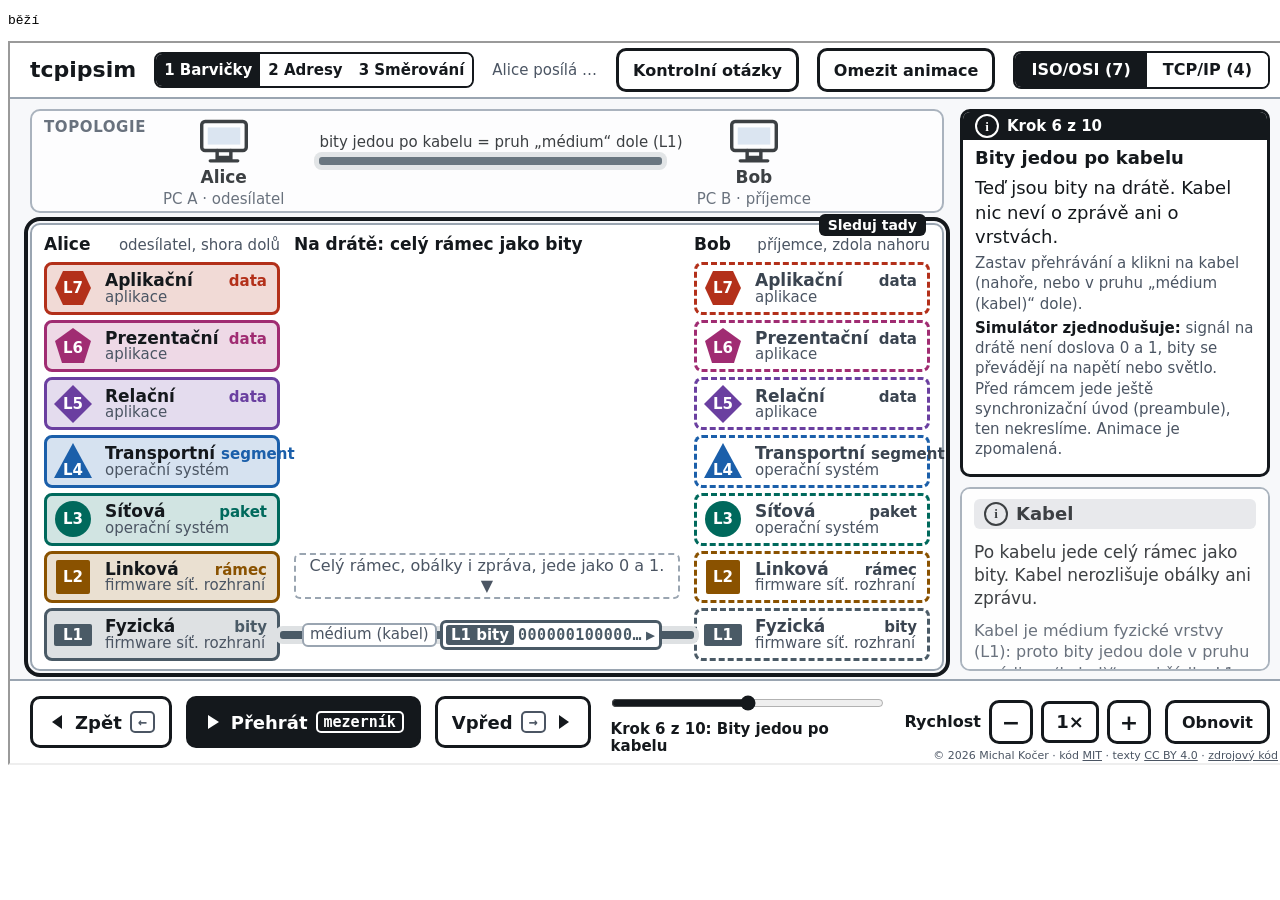
==== tests/browser/interact.html @ 39b3f922 "Ruční volba příjemce platí jen v daném kroku (po kliknutí na Cyrila se dál nerozbaluje u něj); odkaz" ====
<!doctype html>
<meta charset="utf-8">
<title>tcpipsim: test ovládání v prohlížeči</title>
<!-- Spouští tests/run_all.sh (headless Chromium, --dump-dom). Načte simulátor v iframe,
     projde ovládání a výsledek zapíše do #result (data-result="OK" | "FAIL"). -->
<pre id="result" data-result="RUNNING">běží</pre>
<iframe id="f" src="../../index.html#k=8b&m=tcpip" width="1280" height="720"></iframe>
<script>
const log = [];
let failed = 0;
const check = (ok, what) => { log.push(`${ok ? 'ok  ' : 'FAIL'} ${what}`); if (!ok) failed++; };
const wait = (ms) => new Promise((r) => setTimeout(r, ms));
const f = document.getElementById('f');
// „U“ (rozhodnutí 38): spodní hrana bloku ve středu = spodní hrana aktivní vrstvy (±8 px)
const rect = (el) => el?.getBoundingClientRect();
function liftCheck(d, what) {
  const fl = rect(d.querySelector('#nest .float'));
  const act = rect(d.querySelector('.stack .row.active'));
  const l1 = rect(d.querySelector('#stack-sender .row:last-child'));
  check(fl && act && Math.abs(fl.bottom - act.bottom) <= 8 && fl.bottom <= l1.top + 2,
    `${what}: blok končí u aktivní vrstvy (blok ${Math.round(fl?.bottom)}, vrstva ${Math.round(act?.bottom)}, L1 od ${Math.round(l1?.top)})`);
}

// Odkazové čipy (rozhodnutí 56c): v krocích `ks` je aspoň jeden čip, každý má aria-label, najetí
// zvýrazní cíl a cíl existuje (pole rentgenu se po kliku vybere, terminál se otevře).
async function chipCheck(fr, lvl, ks) {
  for (const k of ks) {
    fr.contentWindow.location.hash = `#u=${lvl}&k=${k}&m=osi`;
    await wait(200);
    const d = fr.contentDocument, w = fr.contentWindow;
    const n = d.querySelectorAll('#explain .tchip').length;
    check(n > 0, `úroveň ${lvl}, krok ${k}: v textu je odkazový čip (${n})`);
    for (let i = 0; i < n; i++) {
      const c = d.querySelectorAll('#explain .tchip')[i];
      const kind = c.dataset.chip, t = c.dataset.chipTarget, what = `úroveň ${lvl}, krok ${k}, čip ${kind}:${t}`;
      check(c.getAttribute('aria-label')?.length > 3 && c.textContent.trim().startsWith('→'), `${what}: „→ …“ s aria-label`);
      c.dispatchEvent(new w.MouseEvent('mouseover', { bubbles: true }));
      check(d.querySelectorAll('.chip-hl').length > 0, `${what}: najetí zvýrazní cíl`);
      c.dispatchEvent(new w.MouseEvent('mouseout', { bubbles: true }));
      check(!d.querySelector('.chip-hl'), `${what}: odjetí zvýraznění zruší`);
      if (kind === 'rentgen' && /^[a-z]+\.[a-z_]+$/.test(t)) {
        c.click();
        check(d.querySelector(`#info tr.selected[data-field="${t}"]`), `${what}: klik vybere pole v rentgenu`);
      } else if (kind === 'rentgen') {
        check(d.querySelector(`#info [data-target="${t}"]`), `${what}: karta v pravém panelu existuje`);
      } else if (kind === 'topo') {
        check(d.querySelector(`.left .topo [data-target="${t}"], .left .topo [data-node="${t}"]`), `${what}: prvek topologie existuje`);
      } else {
        c.click();
        check(!d.getElementById('termwin').hidden, `${what}: klik otevře terminál`);
        d.getElementById('term-input')?.dispatchEvent(new w.KeyboardEvent('keydown', { key: 'Escape', bubbles: true }));
      }
    }
  }
}

// 720p: popisky se nepřekrývají (štítek uzlu × štítek sítě, ARP × brána, karty PC, řádek L4,
// role sloupce × „Teď Bob“ a její zkrácení). Měří getBoundingClientRect, iframe je 1280×720.
const overlap = (a, b) => { const x = rect(a), y = rect(b); return Math.min(x.right, y.right) - Math.max(x.left, y.left) > 1 && Math.min(x.bottom, y.bottom) - Math.max(x.top, y.top) > 1; };
function layoutCheck(d, what) {
  const bad = [];
  for (const p of d.querySelectorAll('.pc3 > .pill')) for (const nl of d.querySelectorAll('.netlab')) if (overlap(p, nl)) bad.push(`štítek „${p.textContent}“ × síť`);
  for (const c of d.querySelectorAll('.pc3')) {
    const a = c.querySelector('.arp3 .al'), g = c.querySelector('.gw');
    if (a && g && overlap(a, g)) bad.push(`ARP × brána (${c.className})`);
  }
  const cards = [...d.querySelectorAll('.pc3')], lg = d.querySelector('.t3 + .legend');
  cards.forEach((a, i) => { cards.slice(i + 1).forEach((b) => { if (overlap(a, b)) bad.push('karty PC se překrývají'); }); if (lg && overlap(a, lg)) bad.push('karta PC × legenda'); });
  for (const row of d.querySelectorAll('.row[data-layer="L4"], .row[data-layer="transport"]')) {
    const nm = row.querySelector('.l1 > span'), pdu = row.querySelector('.pdu'), sk = row.querySelector('.skipmark');
    if (nm && pdu && rect(pdu).width && (overlap(nm, pdu) || rect(pdu).bottom > rect(row).bottom + 1)) bad.push('řádek L4: název × PDU / přetéká');
    if (sk && rect(sk).width && [nm, pdu].some((x) => x && rect(x).width && overlap(x, sk))) bad.push('řádek L4: „bez portů“ × název');
  }
  for (const id of ['sender-role', 'receiver-role']) {
    const r = d.getElementById(id);
    if (r.scrollWidth > r.clientWidth + 1) bad.push(`${id} zkrácená (${r.scrollWidth} > ${r.clientWidth})`);
  }
  const now = d.getElementById('receiver-now');
  if (now && !now.hidden && overlap(d.getElementById('receiver-role'), now)) bad.push('role × Teď Bob');
  check(!bad.length, `${what} (1280×720): popisky bez překryvů${bad.length ? `: ${bad.join('; ')}` : ''}`);
}

f.onload = async () => {
  f.onload = null;     // přepnutí úrovně iframe načte znovu, test běží jen jednou
  try {
    await wait(300);
    const d = f.contentDocument, w = f.contentWindow, root = d.documentElement;
    const $ = (s) => d.querySelector(s);
    const key = (k, target = d.body) => target.dispatchEvent(new w.KeyboardEvent('keydown', { key: k, bubbles: true }));
    const label = () => $('#prog-label').textContent;
    const playText = () => $('#btn-play').textContent;
    const infoTitle = () => $('#info h3')?.textContent ?? '';

    check(root.dataset.step === '9' && root.dataset.model === 'tcpip', `adresa #k=8b&m=tcpip otevře krok 8b v TCP/IP (${label()})`);
    check(label().startsWith('Krok 8b z 10'), 'popisek kroku 8b');
    check($('#term').hidden, 'terminál je na úrovni 1 skrytý');
    check(infoTitle() === 'Detail', `prázdný panel se jmenuje Detail (${infoTitle()})`);

    // kritický nález: vrstva v panelu + přepnutí modelu
    $('#stack-sender [data-layer="transport"]').click();
    check(infoTitle().startsWith('Co dělá L4'), `klik na vrstvu (${infoTitle()})`);
    key('t');
    check(root.dataset.model === 'osi' && infoTitle().startsWith('Co dělá L4'), `T přepne model a panel zůstane (${infoTitle()})`);
    $('#stack-sender [data-layer="L6"]').click();
    key('t');
    check(infoTitle().startsWith('Co dělá L5-7'), `L6 -> aplikační vrstva TCP/IP (${infoTitle()})`);
    check(!root.dataset.errors, 'bez chyby po přepnutí modelu');

    // obálka: tlačítko je štítek
    check(!d.querySelector('#nest [role="button"]'), 'žádné role=button v obálkách');
    $('#nest button.lab[data-env="udp"]').click();
    check(infoTitle().startsWith('Obálka'), `klik na štítek obálky (${infoTitle()})`);

    // adresa se aktualizuje při krokování
    key('ArrowRight');
    await wait(50);
    check(w.location.hash === '#k=8c&m=tcpip', `krok vpřed přepíše adresu (${w.location.hash})`);
    w.location.hash = '#k=4&m=osi';
    await wait(200);
    check(root.dataset.step === '4' && root.dataset.model === 'osi', `změna adresy (hashchange) přepne krok i model (${label()})`);
    check(label().includes('Obálka linkové vrstvy'), `titul kroku 4 v ISO/OSI (${label()})`);
    liftCheck(d, 'úroveň 1, krok 4 (L2 Alice)');
    w.location.hash = '#k=8b&m=osi';
    await wait(200);
    liftCheck(d, 'úroveň 1, krok 8b (L3 Bob)');
    w.location.hash = '#k=6&m=osi';
    await wait(200);
    {
      const rib = rect(d.querySelector('#medium .mrow.on .ribbon'));
      const l1s = rect(d.querySelector('#stack-sender .row:last-child')), l1r = rect(d.querySelector('#stack-receiver .row:last-child'));
      check(rib && rib.top >= l1s.top - 2 && rib.bottom <= l1s.bottom + 2 && rib.left >= l1s.right - 2 && rib.right <= l1r.left + 2,
        `úroveň 1, krok 6: bity jedou v pruhu média mezi řádky L1 (bity ${[rib?.left, rib?.right, rib?.top, rib?.bottom].map(Math.round)}, L1 ${[l1s.right, l1r.left, l1s.top, l1s.bottom].map(Math.round)})`);
      check(d.querySelector('#wire.act') && d.querySelector('#wire-cap').textContent.includes('L1'), 'kabel v topologii zvýrazněný s odkazem na L1');
      // kontrola 38, M4: klik na kabel nahoře i na kabel v pruhu dole otevře stejný detail „Kabel“
      $('#wire').click();
      await wait(50);
      const top = infoTitle() === 'Kabel' ? $('#info').innerHTML : null;
      $('#stack-sender .row:last-child').click();
      await wait(50);
      check(infoTitle() !== 'Kabel', `mezitím jiný detail (${infoTitle()})`);
      const cab = rect(d.querySelector('#medium .mrow .cable'));
      let hit = null;
      for (let x = cab.left + 4; x < cab.right - 4 && !hit; x += 6) {
        const el = d.elementFromPoint(x, cab.top + cab.height / 2);
        if (el?.matches?.('.cable.hit')) hit = el;
      }
      hit?.dispatchEvent(new w.MouseEvent('click', { bubbles: true }));
      await wait(50);
      check(top && hit && infoTitle() === 'Kabel' && $('#info').innerHTML === top,
        `klik na kabel nahoře i v pruhu dole otevře stejný detail (nahoře ${Boolean(top)}, v pruhu ${Boolean(hit)}, panel ${infoTitle()})`);
    }
    w.location.hash = '#k=4&m=osi';
    await wait(200);

    // posuvník: šipky projdou i 8a-8c (hodnota = pořadí kroku)
    const sl = $('#slider');
    check(sl.max === '12', `posuvník má 13 poloh (max ${sl.max})`);
    sl.value = '10'; sl.dispatchEvent(new w.Event('input', { bubbles: true }));
    check(label().startsWith('Krok 8c'), `posuvník na 8c (${label()})`);

    // mezerník na zaměřeném tlačítku nepřehrává
    const row = $('#stack-sender .row');
    row.focus();
    key(' ', row);
    check(playText().includes('Přehrát'), 'mezerník na tlačítku vrstvy nespustí přehrávání');
    key(' ');
    check(playText().includes('Pauza'), 'mezerník mimo tlačítko spustí přehrávání');
    key(' ');
    check(playText().includes('Přehrát') && d.body.classList.contains('frozen'), 'pauza zmrazí animaci');
    key(' ');
    $('#btn-questions').click();
    check($('#questions').open && playText().includes('Přehrát'), 'otevření otázek přehrávání zastaví');
    $('#questions').close();

    // omezit animace
    $('#btn-motion').click();
    check(d.body.classList.contains('reduce-motion') && $('#btn-motion').getAttribute('aria-pressed') === 'true', 'přepínač Omezit animace');
    $('#btn-motion').click();

    check(!root.dataset.errors, `stránka bez chyb (${root.dataset.lastError ?? ''})`);
    check(d.title === 'tcpipsim: Úroveň 1 Barvičky', `title úrovně 1 (${d.title})`);
    check($('.lvlseg [data-level="1"]').getAttribute('aria-pressed') === 'true', 'výběr úrovně ukazuje 1');

    // ---- úroveň 2: přepnutí výběrem v záhlaví (stránka se načte znovu) ----
    const loaded = () => new Promise((r) => f.addEventListener('load', r, { once: true }));
    let wait2 = loaded();
    $('.lvlseg [data-level="2"]').click();
    await wait2; await wait(300);
    let d2 = f.contentDocument, w2 = f.contentWindow, r2 = d2.documentElement;
    check(r2.dataset.level === '2' && r2.dataset.core === 'ok', `výběr úrovně 2 načte úroveň 2 (${w2.location.hash})`);
    check(d2.title === 'tcpipsim: Úroveň 2 Adresy', `title úrovně 2 (${d2.title})`);
    wait2 = loaded();
    w2.location.hash = '#u=2&k=11&m=osi';
    await Promise.race([wait2, wait(400)]); await wait(200);
    d2 = f.contentDocument; w2 = f.contentWindow; r2 = d2.documentElement;
    const q = (s) => d2.querySelector(s);
    const lab2 = () => q('#prog-label').textContent;
    const key2 = (k, t = d2.body) => t.dispatchEvent(new w2.KeyboardEvent('keydown', { key: k, bubbles: true }));
    check(lab2().startsWith('Krok 11 z 18'), `adresa #u=2&k=11 (${lab2()})`);
    {
      // rámec ve switchi sedí na věžičce switche, jejíž řádek L2 svítí
      const fl = rect(q('#nest .float')), tw = rect(q('#medium .tower.switch'));
      check(fl && tw && fl.bottom <= tw.top + 2 && tw.top - fl.bottom < 20 && q('#medium .tower .tcell.active b')?.textContent === 'L2',
        `úroveň 2, krok 11: rámec nad switchem v L2 (blok ${Math.round(fl?.bottom)}, switch od ${Math.round(tw?.top)})`);
      check(!q('#medium .ribbon'), 'krok tipu: v pruhu média žádné bity');
    }
    check(q('.mact tbody').querySelectorAll('tr.new').length === 1, 'nový řádek MAC tabulky v kroku 11');
    check(q('#explain h3').textContent.startsWith('Ptám se tebe: '), `nadpis tipu (${q('#explain h3').textContent})`);
    check(!q('.port.out') && !q('.pill.received') && !q('.pill.dropped'), 'krok tipu nic neprozrazuje');
    check(!q('#termwin') || q('#termwin').hidden, 'terminál je zavřený');
    {
      // rozhodnutí 56: ohnisko tipu = žlutá karta s rámečkem a štítkem, ostatní panely ztlumené (ne pod 0.8)
      const ex = q('#explain'), cs = w2.getComputedStyle(ex);
      check(r2.dataset.stepFocus === 'tip' && ex.hasAttribute('data-focus') && ex.classList.contains('tip'), `krok tipu: ohnisko tip (${r2.dataset.stepFocus})`);
      check(cs.backgroundColor === 'rgb(255, 226, 138)' && parseFloat(cs.outlineWidth) >= 4, `karta tipu žlutá s rámečkem (${cs.backgroundColor}, ${cs.outlineWidth})`);
      check(w2.getComputedStyle(q('#explain > .stepno'), '::after').content.includes('Sleduj tady'), 'štítek Sleduj tady v záhlaví tipu');
      check(q('#explain > .stepno').getBoundingClientRect().height <= 34, `záhlaví karty na jeden řádek (${Math.round(q('#explain > .stepno').getBoundingClientRect().height)} px)`);
      const op = +w2.getComputedStyle(q('.left .topo')).opacity;
      check(op >= 0.8 && op < 1 && +w2.getComputedStyle(q('#info')).opacity < 1, `ostatní panely mírně ztlumené (${op})`);
      check(ex.scrollWidth <= ex.clientWidth + 1, 'karta tipu nepřetéká do šířky');
    }
    // předpověď: klik na port, Potvrdit tip, vyhodnocení
    q('.port[data-pick="Fa0/2"]').click();
    check(q('.port[data-pick="Fa0/2"]').getAttribute('aria-pressed') === 'true', 'klik na port = tip');
    check(q('#fwd-label').textContent === 'Potvrdit tip', `Vpřed se jmenuje Potvrdit tip (${q('#fwd-label').textContent})`);
    q('#btn-fwd').click();
    await wait(50);
    check(lab2().startsWith('Krok 12'), `potvrzení tipu = krok 12 (${lab2()})`);
    check([...d2.querySelectorAll('.evalline')].some((x) => x.textContent.includes('Tvůj tip: Fa0/2. Skutečnost: Fa0/2 i Fa0/3. Nesedí: Bobovu MAC')), 'vyhodnocení tipu s důvodem');
    check(q('.port.tip.out')?.textContent.includes('Fa0/2'), 'krok vyhodnocení: port s tipem má štítek tip');
    check(w2.location.hash === '#u=2&k=12&m=osi', `adresa nese úroveň (${w2.location.hash})`);
    // krok vzad vrátí tabulku
    key2('ArrowLeft'); key2('ArrowLeft');
    check(q('.mact tbody tr.empty') !== null, `krok 10: prázdná MAC tabulka (${lab2()})`);
    key2('ArrowRight'); key2('ArrowRight');
    const mt13 = q('.mact tbody').querySelectorAll('tr').length;
    // přehrávání se na tipu zastaví (krok 13 = tip, rozhodnutí 31)
    key2(' ');
    await wait(4600);
    check(lab2().startsWith('Krok 13') && q('#btn-play').textContent.includes('Přehrát'), `přehrávání zastavilo na tipu (${lab2()})`);
    // „U“ na úrovni 2: rámec u L2 Alice, paket u L3 Boba, bity v úseku za hubem nezasahují do L1 Boba
    for (const [hash, what] of [['#u=2&k=4&m=osi', 'krok 4 (L2 Alice)'], ['#u=2&k=8b&m=osi', 'krok 8b (L3 Bob)']]) {
      w2.location.hash = hash;
      await wait(200);
      liftCheck(d2, `úroveň 2, ${what}`);
    }
    w2.location.hash = '#u=2&k=6&m=osi';
    await wait(200);
    {
      const rib = rect(q('#medium .ribbon')), l1r = rect(q('#stack-receiver .row:last-child')), tw = rect(q('#medium .tower.hub'));
      check(rib && tw && rib.left >= tw.right - 2 && rib.right <= l1r.left + 2, `úroveň 2, krok 6: bity za hubem se vejdou před L1 Boba (${Math.round(rib?.right)} ≤ ${Math.round(l1r?.left)})`);
    }
    // dvojice ve výtahu: klik na Cyrila (krok 7, rámec u příjemců)
    w2.location.hash = '#u=2&k=7&m=osi';
    await wait(200);
    q('.pcbtn[data-node="PC3"]').click();
    check(q('#receiver-name').textContent === 'Cyril', 'klik na Cyrila přepne příjemce ve výtahu');
    check(q('.pc.slot-rbot').classList.contains('pair'), 'Cyril má dvojitý obrys');
    // ruční volba příjemce platí jen v kroku, kde se kliklo (Michal: po kliknutí na Cyrila se dál „rozbalovalo“ u Cyrila)
    q('#btn-fwd').click();
    await wait(200);
    check(q('#receiver-name').textContent === 'Bob', `krok 8 po kliknutí na Cyrila v kroku 7 ukazuje Boba (${q('#receiver-name').textContent})`);
    w2.location.hash = '#u=2&k=7&m=osi';
    await wait(200);
    q('.pcbtn[data-node="PC3"]').click();
    // rentgen: buňka štítku a klávesy čísel polí (i dvouciferné, i při zaměřeném posuvníku)
    q('#nest .acell[data-field="eth.src"]')?.click();
    check(q('#info tr.selected')?.dataset.field === 'eth.src', 'klik na buňku štítku vybere pole v rentgenu');
    check(q('#nest .acell.selected')?.dataset.field === 'eth.src', 'buňka štítku má obrys vybraného pole');
    key2('1');
    check(q('#info tr.selected')?.dataset.field === 'eth.dst', 'klávesa 1 = pole 1');
    const sl2 = q('#slider');
    sl2.focus();
    key2('r', sl2);
    check(q('#info .xtab.on')?.dataset.xtab === 'ipv4', 'R přepne záložku rentgenu i na zaměřeném posuvníku');
    key2('1', sl2); key2('2', sl2);
    check(q('#info tr.selected')?.dataset.field === 'ip.src', `klávesy 1 a 2 = pole 12 (${q('#info tr.selected')?.dataset.field})`);
    const row4 = q('#info tr[data-field="ip.ttl"]') ?? q('#info tr[data-field="ip.dst"]');
    row4.focus();
    key2('Enter', row4);
    check(q('#info tr.selected')?.dataset.field === row4.dataset.field, 'Enter na řádku rentgenu vybere pole');
    key2('Escape');
    // terminál switche (krok 12, jeden naučený záznam)
    w2.location.hash = '#u=2&k=12&m=osi';
    await wait(200);
    check(mt13 === 1, `krok 12: jeden řádek MAC tabulky (${mt13})`);
    q('.devhead[data-node="SW1"]').click();
    q('[data-term="SW1"]').click();
    check(!q('#termwin').hidden && q('#termwin').classList.contains('ios'), 'terminál switche (Cisco IOS)');
    await wait(20);
    check(q('#termwin').hasAttribute('data-focus') || r2.dataset.stepFocus !== 'terminal', `otevřený terminál převezme ohnisko vrstev (${r2.dataset.stepFocus})`);
    const inp = q('#term-input');
    inp.value = 'sh mac add';
    inp.dispatchEvent(new w2.KeyboardEvent('keydown', { key: 'Enter', bubbles: true }));
    check(q('#term-body').textContent.includes('Total Mac Addresses for this criterion: 1'), 'show mac address-table v terminálu');
    check(lab2().startsWith('Krok 12'), `psaní v terminálu nekrokuje (${lab2()})`);
    q('#term-input').dispatchEvent(new w2.KeyboardEvent('keydown', { key: 'Escape', bubbles: true }));
    check(q('#termwin').hidden, 'Esc zavře terminál');
    // Spustit za mě (krok 1, ipconfig /all na Alici)
    w2.location.hash = '#u=2&k=1&m=osi';
    await wait(200);
    q('[data-run="PC1"]').click();
    check(q('#term-body').textContent.includes('02-00-00-00-00-01'), 'Spustit za mě: ipconfig /all');
    // Obnovit: výpisy terminálu pryč, historie příkazů (šipka nahoru) zůstává
    q('#btn-reset').click();
    w2.location.hash = '#u=2&k=1&m=osi';
    await wait(200);
    q('.pcbtn[data-node="PC1"]').click();
    q('[data-term="PC1"]').click();
    check(!q('#term-body').textContent.includes('02-00-00-00-00-01'), 'Obnovit smaže výpisy terminálu');
    const inp2 = q('#term-input');
    inp2.dispatchEvent(new w2.KeyboardEvent('keydown', { key: 'ArrowUp', bubbles: true }));
    check(q('#term-input').value === 'ipconfig /all', `historie příkazů zůstala (${q('#term-input').value})`);
    // rozhodnutí 56c: odkazové čipy; 720p: rozvržení i se štítkem „Teď Bob“ (krok 8 po zahození u Cyrila)
    await chipCheck(f, 2, ['4', '11', '15']);
    for (const k of ['2', '7', '13', '8']) { w2.location.hash = `#u=2&k=${k}&m=osi`; await wait(200); layoutCheck(d2, `úroveň 2, krok ${k}`); }
    check(!q('#receiver-now').hidden, `krok 8: štítek „${q('#receiver-now').textContent}“ je vidět (měřeno i s ním)`);
    check(!r2.dataset.errors, `úroveň 2 bez chyb (${r2.dataset.lastError ?? ''})`);

    // ---- úroveň 3: výběr v záhlaví, tip, části A–D, Oprav bránu, terminál Windows a IOS ----
    let wait3 = loaded();
    q('.lvlseg [data-level="3"]').click();
    await wait3; await wait(300);
    const d3 = f.contentDocument, w3 = f.contentWindow, r3 = d3.documentElement;
    const q3 = (s) => d3.querySelector(s);
    const key3 = (k, t = d3.body) => t.dispatchEvent(new w3.KeyboardEvent('keydown', { key: k, bubbles: true }));
    const lab3 = () => q3('#prog-label').textContent;
    check(r3.dataset.level === '3' && r3.dataset.core === 'ok', `výběr úrovně 3 načte úroveň 3 (${w3.location.hash})`);
    check(d3.title === 'tcpipsim: Úroveň 3 Směrování', `title úrovně 3 (${d3.title})`);
    check(lab3().startsWith('Krok 0 z 25'), `úroveň 3 má kroky 0–25 (${lab3()})`);
    // tip v kroku 5 (ARP): nic neprozradí, Vpřed = Potvrdit tip, vyhodnocení v kroku 6
    w3.location.hash = '#u=3&k=5&m=osi';
    await wait(250);
    check(q3('#explain h3').textContent.startsWith('Ptám se tebe:'), 'krok 5: nadpis Ptám se tebe');
    check(r3.dataset.stepFocus === 'tip' && q3('#explain').hasAttribute('data-focus'), 'krok 5: ohnisko tip');
    check(q3('#explain > .stephead').getBoundingClientRect().height <= 36, `krok 5: záhlaví s částmi A–D na jeden řádek (${Math.round(q3('#explain > .stephead').getBoundingClientRect().height)} px)`);
    check(!q3('.sw3 .decision'), 'tip: switch ještě nerozhodl');
    q3('#explain [data-pick="Cyril"]').click();
    q3('#explain [data-pick="R1 (Gi0/0)"]').click();
    check(q3('#fwd-label').textContent === 'Potvrdit tip', `Vpřed = Potvrdit tip (${q3('#fwd-label').textContent})`);
    key3('ArrowRight');
    await wait(250);
    check(lab3().startsWith('Krok 6 z 25') && q3('#explain .evalline')?.textContent.includes('Sedí'), `krok 6 vyhodnotí tip (${q3('#explain .evalline')?.textContent})`);
    // věž routeru v pruhu média do L3 (rozhodnutí 48)
    w3.location.hash = '#u=3&k=9&m=osi';
    await wait(250);
    check(r3.dataset.stepFocus === 'rentgen' && q3('#info').hasAttribute('data-focus') && q3('#info > h3').textContent.startsWith('Rentgen'), `krok 9 (pole rentgenu): ohnisko rentgen (${r3.dataset.stepFocus})`);
    check(q3('.tower3.router .tcell.active') && q3('.tower3.router').textContent.includes('Síťová'), 'krok 9: R1 v pruhu média, aktivní L3');
    const fl3 = rect(q3('#nest .float')), tw3 = rect(q3('.tower3.router'));
    check(fl3 && tw3 && fl3.bottom <= tw3.top + 4, `blok sedí na věži routeru (${Math.round(fl3?.bottom)} <= ${Math.round(tw3?.top)})`);
    check(q3('.rt3 tr.hit')?.textContent.includes('192.168.2.0/24'), 'směrovací tabulka R1: vybraný řádek');
    // skok na začátek části C
    d3.querySelectorAll('[data-part]')[2].click();
    await wait(150);
    check(lab3().startsWith('Krok 18 z 25'), `část C začíná krokem 18 (${lab3()})`);
    // část D (rozhodnutí 51): tip bez tlačítka opravy a bez brány v topologii, oprava až po vyhodnocení
    w3.location.hash = '#u=3&k=22a&m=osi';
    await wait(250);
    check(!q3('[data-fix]') && !q3('.pc3.a-PC1 .gw'), 'krok 22a: žádné Oprav bránu, brána Alice skrytá');
    q3('#explain [data-pick="brána"]').click();
    key3('ArrowRight');
    await wait(250);
    check(lab3().startsWith('Krok 22b') && q3('#explain .evalline')?.textContent.includes('Sedí'), `22b vyhodnotí tip (${lab3()})`);
    check(q3('#fwd-label').textContent === 'Oprav bránu', `Vpřed = Oprav bránu (${q3('#fwd-label').textContent})`);
    q3('[data-fix]').click();
    await wait(250);
    check(lab3().startsWith('Krok 22c') && q3('.pc3.a-PC1 .gw').textContent.includes('192.168.1.1'), `Oprav bránu nastaví bránu (${lab3()})`);
    // rozhodnutí 52: u odesílatele blok sedí u aktivní vrstvy
    w3.location.hash = '#u=3&k=3&m=osi';
    await wait(250);
    liftCheck(d3, 'úroveň 3 krok 3 (Alice L3)');
    // terminál Windows: živý ping se doplňuje krokováním
    w3.location.hash = '#u=3&k=3&m=osi';
    await wait(250);
    q3('[data-run="PC1"]').click();
    check(q3('#term-body').textContent.includes('Pinging 192.168.2.20') && !q3('#term-body').textContent.includes('Reply from'), 'krok 3: ping běží, odpověď ještě není');
    w3.location.hash = '#u=3&k=14&m=osi';
    await wait(250);
    check((q3('#term-body').textContent.match(/TTL=127/g) ?? []).length === 4, 'krok 14: 4× Reply TTL=127 ve stejném výpisu');
    key3('Escape', q3('#term-input'));
    // IOS: R1>, enable, show ip route, traceroute odmítnut
    q3('[data-node="R1"]').click();
    q3('[data-term="R1"]').click();
    const inp3 = q3('#term-input');
    check(q3('#termwin .prompt:last-of-type')?.textContent === 'R1>', 'konzole R1 začíná v R1>');
    inp3.value = 'enable'; inp3.dispatchEvent(new w3.KeyboardEvent('keydown', { key: 'Enter', bubbles: true }));
    const inp4 = q3('#term-input');
    inp4.value = 'traceroute 192.168.2.20'; inp4.dispatchEvent(new w3.KeyboardEvent('keydown', { key: 'Enter', bubbles: true }));
    check(q3('#term-body').textContent.includes('R1#traceroute') && q3('#term-body').textContent.includes('tracert na PC'), 'enable -> R1#, traceroute odmítnut');
    key3('Escape', q3('#term-input'));
    await chipCheck(f, 3, ['2', '9', '12', '13', '14', '15', '17', '19']);
    for (const m of ['osi', 'tcpip']) for (const k of ['3', '7', '9', '17', '25']) { w3.location.hash = `#u=3&k=${k}&m=${m}`; await wait(200); layoutCheck(d3, `úroveň 3, krok ${k}, ${m}`); }
    check(!r3.dataset.errors, `úroveň 3 bez chyb (${r3.dataset.lastError ?? ''})`);
  } catch (e) {
    check(false, `výjimka: ${e}`);
  }
  const out = document.getElementById('result');
  out.textContent = log.join('\n');
  out.dataset.result = failed ? 'FAIL' : 'OK';
};
</script>
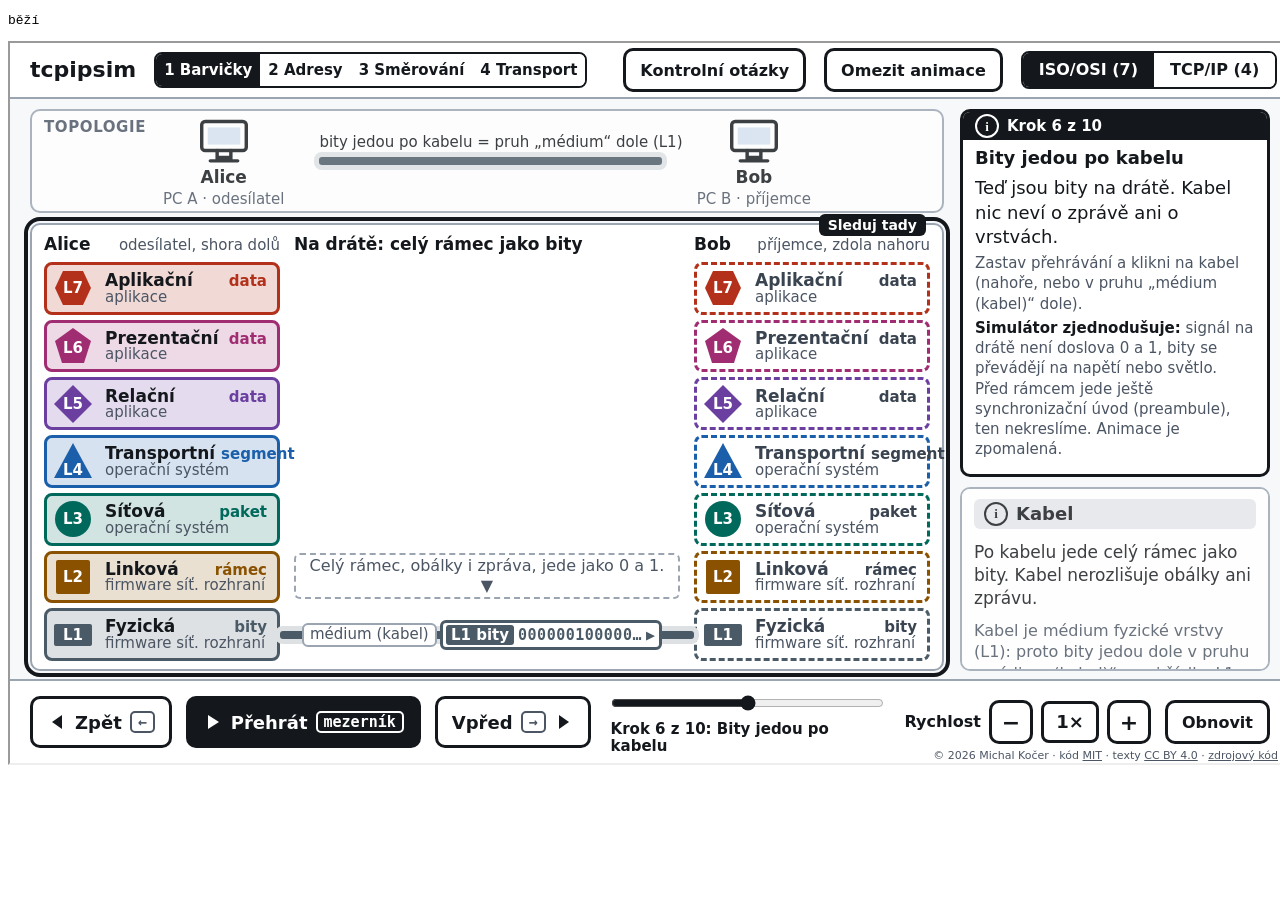
==== commit c26644ef: "Úroveň 4 Transport: TCP (handshake, data, FIN, RST, retransmise), DNS, HTTP, části A–F, terminál nsl" ====
--- a/tests/browser/interact.html
+++ b/tests/browser/interact.html
@@ -205,7 +205,7 @@
       check(!q('#medium .ribbon'), 'krok tipu: v pruhu média žádné bity');
     }
     check(q('.mact tbody').querySelectorAll('tr.new').length === 1, 'nový řádek MAC tabulky v kroku 11');
-    check(q('#explain h3').textContent.startsWith('Ptám se tebe: '), `nadpis tipu (${q('#explain h3').textContent})`);
+    check(q('#explain h3').textContent.startsWith('Otázka: '), `nadpis tipu (${q('#explain h3').textContent})`);
     check(!q('.port.out') && !q('.pill.received') && !q('.pill.dropped'), 'krok tipu nic neprozrazuje');
     check(!q('#termwin') || q('#termwin').hidden, 'terminál je zavřený');
     {
@@ -331,7 +331,7 @@
     // tip v kroku 5 (ARP): nic neprozradí, Vpřed = Potvrdit tip, vyhodnocení v kroku 6
     w3.location.hash = '#u=3&k=5&m=osi';
     await wait(250);
-    check(q3('#explain h3').textContent.startsWith('Ptám se tebe:'), 'krok 5: nadpis Ptám se tebe');
+    check(q3('#explain h3').textContent.startsWith('Otázka:'), 'krok 5: nadpis Otázka');
     check(r3.dataset.stepFocus === 'tip' && q3('#explain').hasAttribute('data-focus'), 'krok 5: ohnisko tip');
     check(q3('#explain > .stephead').getBoundingClientRect().height <= 36, `krok 5: záhlaví s částmi A–D na jeden řádek (${Math.round(q3('#explain > .stephead').getBoundingClientRect().height)} px)`);
     check(!q3('.sw3 .decision'), 'tip: switch ještě nerozhodl');
@@ -391,6 +391,56 @@
     await chipCheck(f, 3, ['2', '9', '12', '13', '14', '15', '17', '19']);
     for (const m of ['osi', 'tcpip']) for (const k of ['3', '7', '9', '17', '25']) { w3.location.hash = `#u=3&k=${k}&m=${m}`; await wait(200); layoutCheck(d3, `úroveň 3, krok ${k}, ${m}`); }
     check(!r3.dataset.errors, `úroveň 3 bez chyb (${r3.dataset.lastError ?? ''})`);
+
+    // ---------- úroveň 4 „Transport a aplikace“ (ui.md kap. 14) ----------
+    const wait4 = loaded();
+    q3('.lvlseg [data-level="4"]').click();
+    await wait4; await wait(400);
+    const d4 = f.contentDocument, w4 = f.contentWindow, r4 = d4.documentElement;
+    const q4 = (s) => d4.querySelector(s);
+    const lab4 = () => q4('#prog-label').textContent;
+    check(r4.dataset.level === '4' && r4.dataset.core === 'ok', 'výběr úrovně 4 načte úroveň 4');
+    check(d4.title === 'tcpipsim: Úroveň 4 Transport a aplikace', `title úrovně 4 (${d4.title})`);
+    check(d4.querySelectorAll('.t4 [data-node]').length >= 6 && q4('.t4 [data-node="SRV1"]') && q4('.t4 [data-node="SW2"]'), 'topologie má SW2 a SRV1');
+    // obálka L4: příznaky a relativní čísla; karta Spojení se stavy obou stran
+    w4.location.hash = '#u=4&k=8&m=osi';
+    await wait(300);
+    check(lab4().startsWith('Krok 8 z 31'), `adresa #u=4&k=8 (${lab4()})`);
+    check(q4('#nest .b4 .flags4')?.textContent === 'SYN, ACK' && q4('#nest .b4').textContent.includes('ack 1'), 'obálka L4: SYN, ACK a ack 1');
+    check(q4('#info .conn4') && q4('#info .conn4').textContent.includes('ESTABLISHED') && q4('#info .conn4').textContent.includes('SYN_RECEIVED'), 'karta Spojení: stavy obou stran');
+    check(q4('#info tr.selected[data-field="tcp.ack"]'), 'rentgen TCP: vybrané pole ack');
+    // karta Spojení se vejde do šířky panelu (žádná vodorovná přetečení tabulek)
+    const over = [...d4.querySelectorAll('#info .ct4')].filter((t) => t.scrollWidth > t.parentElement.clientWidth + 1);
+    check(!over.length, `tabulky karet se vejdou (${over.map((t) => `${t.scrollWidth}>${t.parentElement.clientWidth} ${[...t.querySelectorAll('td')].filter((c) => c.scrollWidth > c.clientWidth + 1).map((c) => c.textContent).join('|')}`).join('; ')})`);
+    // tip 13: odpověď (ack 250) nikde na obrazovce
+    w4.location.hash = '#u=4&k=13&m=osi';
+    await wait(300);
+    check(q4('#fwd-label').textContent !== 'Potvrdit tip' && !q4('#nest').textContent.includes('250') && !q4('#explain').textContent.includes('ack 250'), 'tip 13 neprozradí ack 250');
+    q4('#explain [data-pick="250"]').click();
+    await wait(100);
+    check(q4('#fwd-label').textContent === 'Potvrdit tip', 'výběr tipu: Vpřed = Potvrdit tip');
+    q4('#btn-fwd').click();
+    await wait(300);
+    check(lab4().startsWith('Krok 14') && q4('#explain .evalline')?.textContent.includes('Sedí'), `krok 14 vyhodnotí tip (${lab4()})`);
+    // terminál: netstat -an na Alici, ss -tuln na SRV1 (Linux), ztráta v kroku 27
+    w4.location.hash = '#u=4&k=10&m=osi';
+    await wait(300);
+    q4('[data-run="PC1"]').click();
+    check(q4('#term-body').textContent.includes('ESTABLISHED'), 'krok 10: netstat -an ukáže ESTABLISHED');
+    q4('#term-input').dispatchEvent(new w4.KeyboardEvent('keydown', { key: 'Escape', bubbles: true }));
+    w4.location.hash = '#u=4&k=1&m=osi';
+    await wait(300);
+    q4('[data-run="SRV1"]').click();
+    check(q4('#termwin.linux') && q4('#term-body').textContent.includes('LISTEN') && q4('#termwin .prompt')?.textContent === 'student@srv1:~$', 'SRV1: Linux, ss -tuln');
+    q4('#term-input').dispatchEvent(new w4.KeyboardEvent('keydown', { key: 'Escape', bubbles: true }));
+    w4.location.hash = '#u=4&k=27&m=osi';
+    await wait(300);
+    check(q4('.t4 .ftag3.lost'), 'krok 27: kabel ukazuje ztracený segment');
+    for (const m of ['osi', 'tcpip']) for (const k of ['3', '7', '12', '18', '22a', '24', '29']) { w4.location.hash = `#u=4&k=${k}&m=${m}`; await wait(200); layoutCheck(d4, `úroveň 4, krok ${k}, ${m}`); }
+    // topologie: IP adresy v kartách se vejdou (nejsou useknuté)
+    const cut = [...d4.querySelectorAll('.t4 .ip, .t4 .if3 .mono')].filter((x) => x.scrollWidth > x.clientWidth + 1 || rect(x).right > rect(x.closest('.pc3, .if3')).right + 1);
+    check(!cut.length, `topologie 4: IP adresy se vejdou (${cut.length})`);
+    check(!r4.dataset.errors, `úroveň 4 bez chyb (${r4.dataset.lastError ?? ''})`);
   } catch (e) {
     check(false, `výjimka: ${e}`);
   }
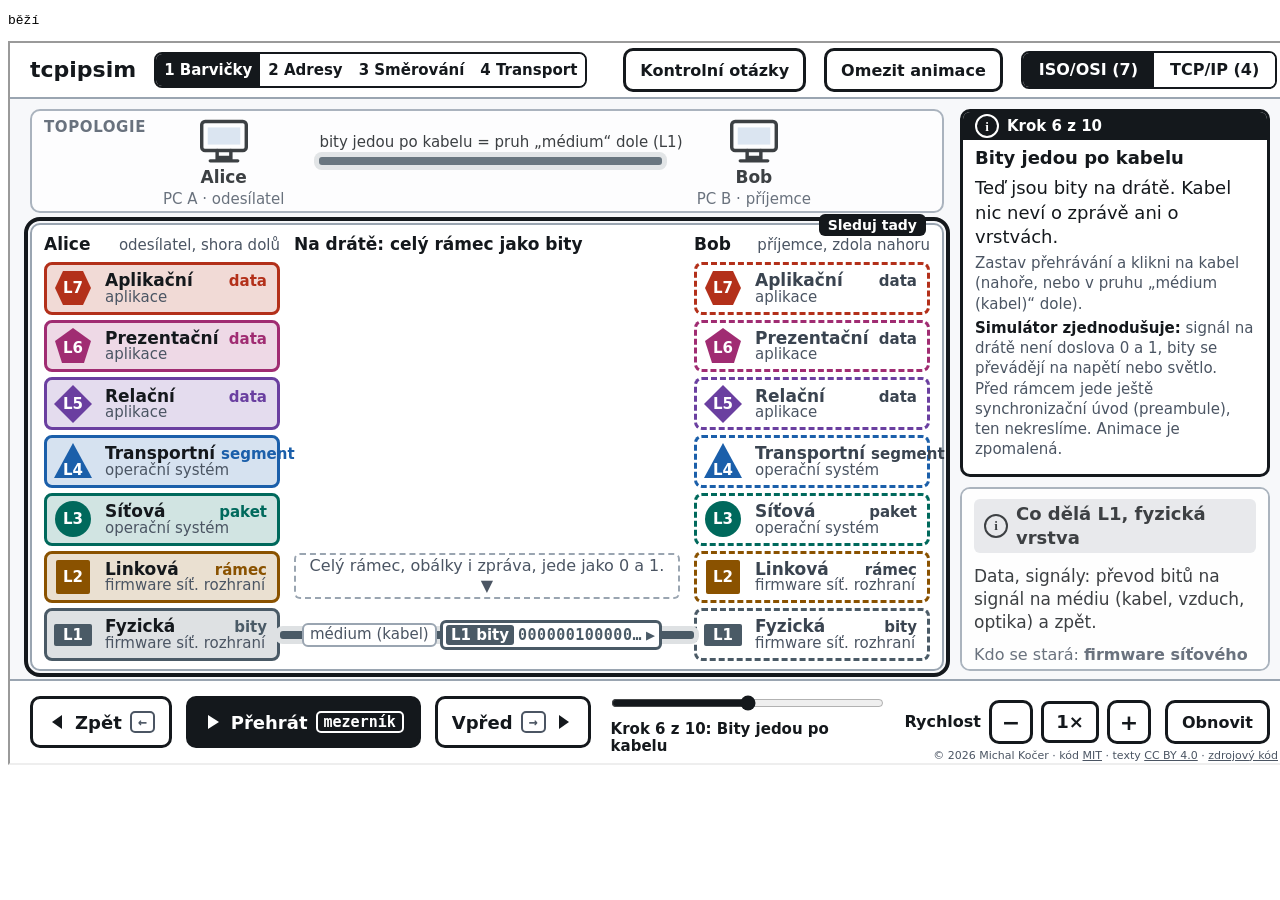
==== commit 27a030e4: "Úroveň 4: opravy po kontrole (krok končí svou událostí, expect test zobrazené zprávy pro úrovně 2–4," ====
--- a/tests/browser/interact.html
+++ b/tests/browser/interact.html
@@ -422,6 +422,17 @@
     q4('#btn-fwd').click();
     await wait(300);
     check(lab4().startsWith('Krok 14') && q4('#explain .evalline')?.textContent.includes('Sedí'), `krok 14 vyhodnotí tip (${lab4()})`);
+    // karta tipu (student, 720p): volby celé, bez posuvníku; otázka jen jednou; tlačítka částí A–F se vejdou
+    for (const k of ['2', '6', '19', '23', '28']) {
+      w4.location.hash = `#u=4&k=${k}&m=osi`;
+      await wait(250);
+      const ex = q4('#explain'), btns = [...d4.querySelectorAll('#explain .predict .btn')];
+      const cut = btns.filter((b) => rect(b).bottom > rect(ex).bottom + 1 || rect(b).right > rect(ex).right + 1 || rect(b).bottom > w4.innerHeight);
+      check(btns.length && !cut.length && ex.scrollHeight <= ex.clientHeight + 1 && ex.scrollWidth <= ex.clientWidth + 1, `tip ${k}: volby vidět bez posunu (${cut.length} useknuto)`);
+      check((ex.textContent.match(/Otázka:/g) ?? []).length === 1, `tip ${k}: „Otázka:“ jen jednou`);
+      const pb = [...d4.querySelectorAll('#explain .pbtn')].filter((b) => rect(b).right > rect(ex).right - 1);
+      check(!pb.length, `tip ${k}: tlačítka částí se vejdou`);
+    }
     // terminál: netstat -an na Alici, ss -tuln na SRV1 (Linux), ztráta v kroku 27
     w4.location.hash = '#u=4&k=10&m=osi';
     await wait(300);
@@ -436,6 +447,12 @@
     w4.location.hash = '#u=4&k=27&m=osi';
     await wait(300);
     check(q4('.t4 .ftag3.lost'), 'krok 27: kabel ukazuje ztracený segment');
+    w4.location.hash = '#u=4&k=31a&m=osi';
+    await wait(300);
+    check(q4('.t4 .ftag3.lost'), 'krok 31a: ztracený DNS dotaz má křížek na kabelu');
+    w4.location.hash = '#u=4&k=3&m=osi';
+    await wait(300);
+    check(d4.querySelectorAll('.t4 .ftag3').length === 1, `krok 3: v topologii jen aktuální úsek (${d4.querySelectorAll('.t4 .ftag3').length})`);
     for (const m of ['osi', 'tcpip']) for (const k of ['3', '7', '12', '18', '22a', '24', '29']) { w4.location.hash = `#u=4&k=${k}&m=${m}`; await wait(200); layoutCheck(d4, `úroveň 4, krok ${k}, ${m}`); }
     // topologie: IP adresy v kartách se vejdou (nejsou useknuté)
     const cut = [...d4.querySelectorAll('.t4 .ip, .t4 .if3 .mono')].filter((x) => x.scrollWidth > x.clientWidth + 1 || rect(x).right > rect(x.closest('.pc3, .if3')).right + 1);
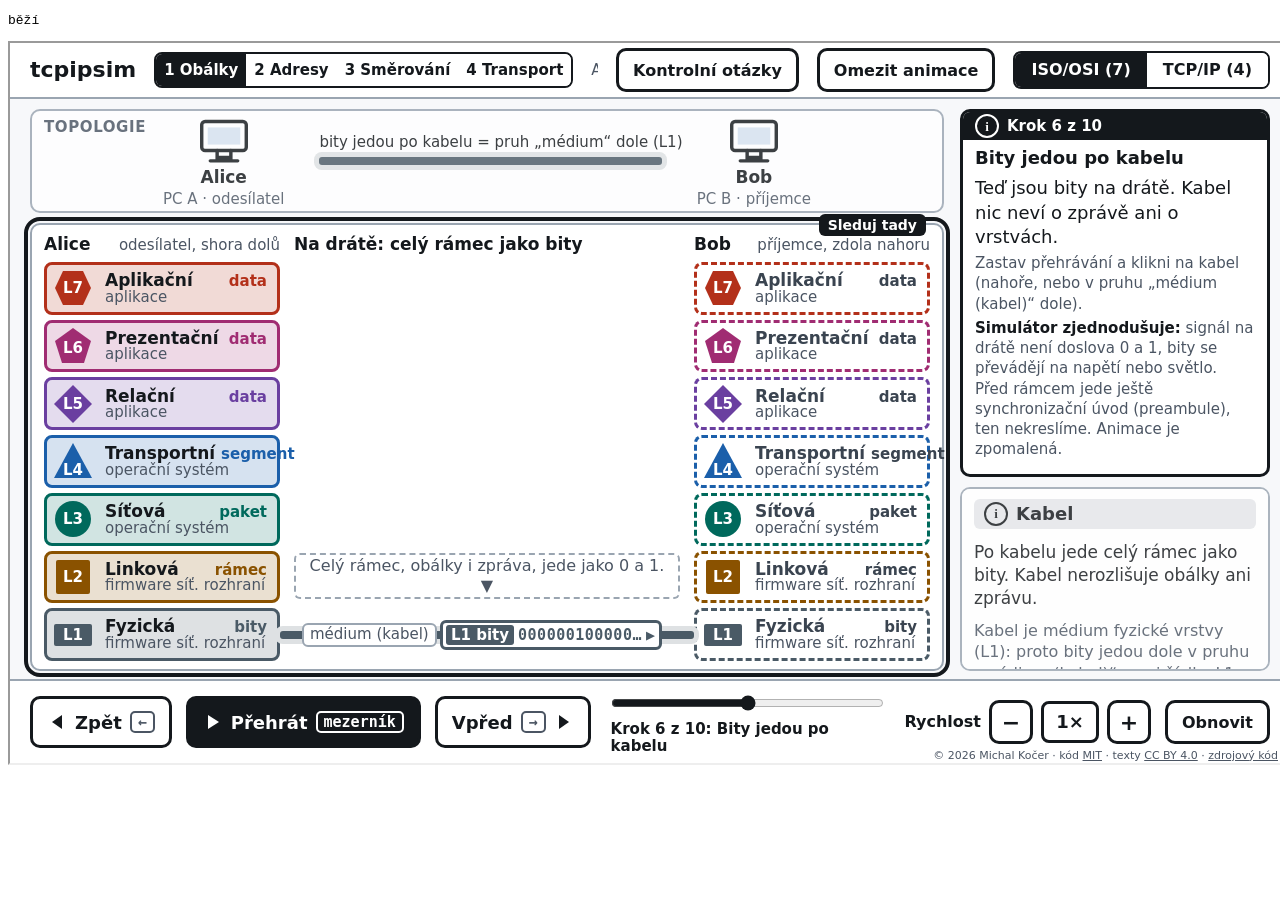
==== commit 03579fe6: "Úroveň 1 se jmenuje „Obálky“ (pilot: „Barvičky“ studenty mátly)" ====
--- a/tests/browser/interact.html
+++ b/tests/browser/interact.html
@@ -178,7 +178,7 @@
     $('#btn-motion').click();
 
     check(!root.dataset.errors, `stránka bez chyb (${root.dataset.lastError ?? ''})`);
-    check(d.title === 'tcpipsim: Úroveň 1 Barvičky', `title úrovně 1 (${d.title})`);
+    check(d.title === 'tcpipsim: Úroveň 1 Obálky', `title úrovně 1 (${d.title})`);
     check($('.lvlseg [data-level="1"]').getAttribute('aria-pressed') === 'true', 'výběr úrovně ukazuje 1');
 
     // ---- úroveň 2: přepnutí výběrem v záhlaví (stránka se načte znovu) ----
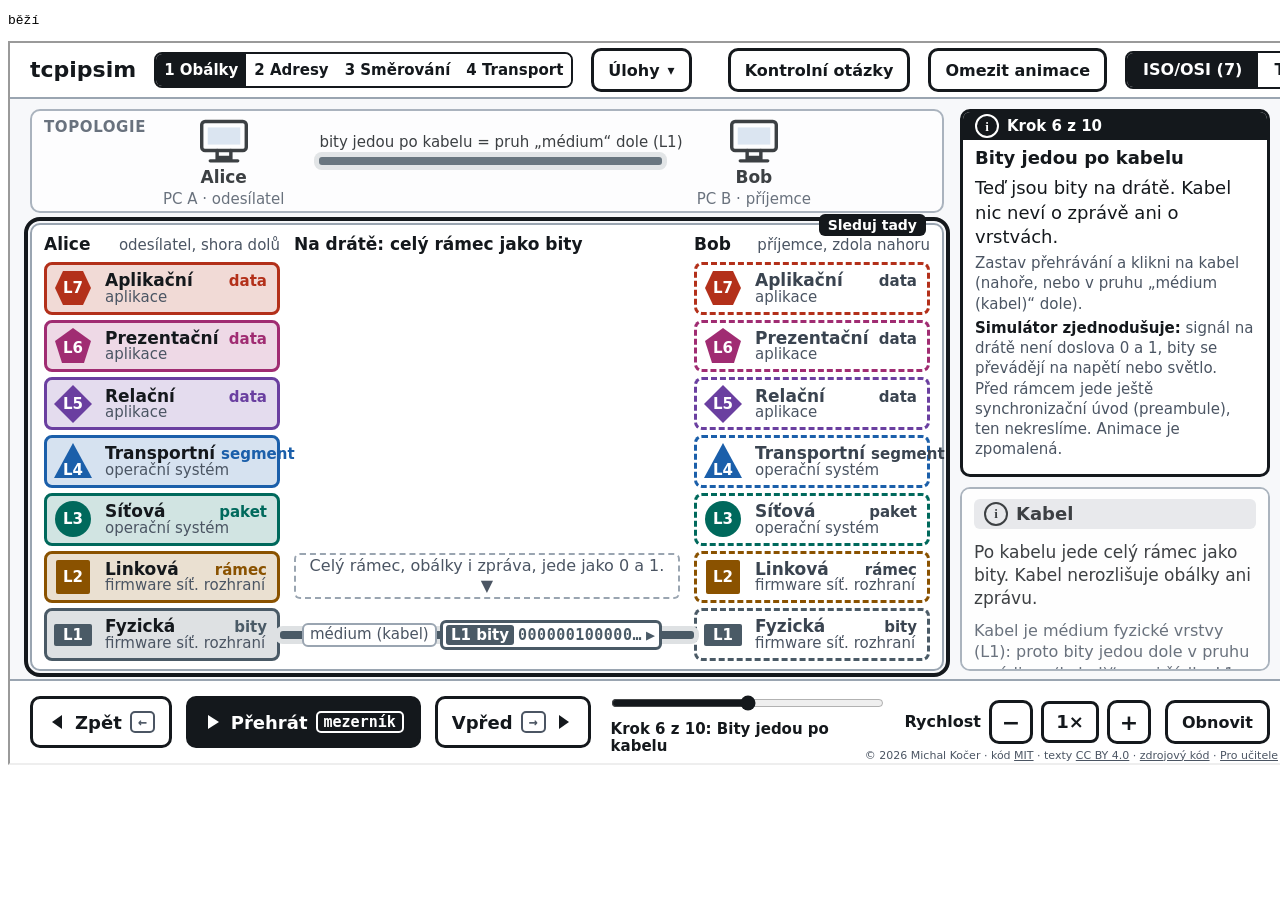
==== commit d5543295: "Modelové situace (úlohy 1, 3, 4, 5, 7, 10, 11, 13): menu Úlohy, dialog IPv4, zapojení kabelu, vyhodn" ====
--- a/tests/browser/interact.html
+++ b/tests/browser/interact.html
@@ -178,7 +178,7 @@
     $('#btn-motion').click();
 
     check(!root.dataset.errors, `stránka bez chyb (${root.dataset.lastError ?? ''})`);
-    check(d.title === 'tcpipsim: Úroveň 1 Obálky', `title úrovně 1 (${d.title})`);
+    check(d.title === 'Obálky · TCP/IP výukový simulátor', `title úrovně 1 (${d.title})`);
     check($('.lvlseg [data-level="1"]').getAttribute('aria-pressed') === 'true', 'výběr úrovně ukazuje 1');
 
     // ---- úroveň 2: přepnutí výběrem v záhlaví (stránka se načte znovu) ----
@@ -188,7 +188,7 @@
     await wait2; await wait(300);
     let d2 = f.contentDocument, w2 = f.contentWindow, r2 = d2.documentElement;
     check(r2.dataset.level === '2' && r2.dataset.core === 'ok', `výběr úrovně 2 načte úroveň 2 (${w2.location.hash})`);
-    check(d2.title === 'tcpipsim: Úroveň 2 Adresy', `title úrovně 2 (${d2.title})`);
+    check(d2.title === 'Adresy · TCP/IP výukový simulátor', `title úrovně 2 (${d2.title})`);
     wait2 = loaded();
     w2.location.hash = '#u=2&k=11&m=osi';
     await Promise.race([wait2, wait(400)]); await wait(200);
@@ -326,7 +326,7 @@
     const key3 = (k, t = d3.body) => t.dispatchEvent(new w3.KeyboardEvent('keydown', { key: k, bubbles: true }));
     const lab3 = () => q3('#prog-label').textContent;
     check(r3.dataset.level === '3' && r3.dataset.core === 'ok', `výběr úrovně 3 načte úroveň 3 (${w3.location.hash})`);
-    check(d3.title === 'tcpipsim: Úroveň 3 Směrování', `title úrovně 3 (${d3.title})`);
+    check(d3.title === 'Směrování · TCP/IP výukový simulátor', `title úrovně 3 (${d3.title})`);
     check(lab3().startsWith('Krok 0 z 25'), `úroveň 3 má kroky 0–25 (${lab3()})`);
     // tip v kroku 5 (ARP): nic neprozradí, Vpřed = Potvrdit tip, vyhodnocení v kroku 6
     w3.location.hash = '#u=3&k=5&m=osi';
@@ -400,7 +400,7 @@
     const q4 = (s) => d4.querySelector(s);
     const lab4 = () => q4('#prog-label').textContent;
     check(r4.dataset.level === '4' && r4.dataset.core === 'ok', 'výběr úrovně 4 načte úroveň 4');
-    check(d4.title === 'tcpipsim: Úroveň 4 Transport a aplikace', `title úrovně 4 (${d4.title})`);
+    check(d4.title === 'Transport a aplikace · TCP/IP výukový simulátor', `title úrovně 4 (${d4.title})`);
     check(d4.querySelectorAll('.t4 [data-node]').length >= 6 && q4('.t4 [data-node="SRV1"]') && q4('.t4 [data-node="SW2"]'), 'topologie má SW2 a SRV1');
     // obálka L4: příznaky a relativní čísla; karta Spojení se stavy obou stran
     w4.location.hash = '#u=4&k=8&m=osi';
@@ -458,6 +458,69 @@
     const cut = [...d4.querySelectorAll('.t4 .ip, .t4 .if3 .mono')].filter((x) => x.scrollWidth > x.clientWidth + 1 || rect(x).right > rect(x.closest('.pc3, .if3')).right + 1);
     check(!cut.length, `topologie 4: IP adresy se vejdou (${cut.length})`);
     check(!r4.dataset.errors, `úroveň 4 bez chyb (${r4.dataset.lastError ?? ''})`);
+
+    // ---------- modelové situace (úlohy, ui.md kap. 15): dialog IPv4, kabel, Zkontrolovat ----------
+    check(q4('#tmenu-list a[href="#uloha=4"]'), 'menu Úlohy obsahuje úlohu 4');
+    let waitT = loaded();
+    w4.location.hash = '#uloha=4';
+    await waitT; await wait(400);
+    let dt = f.contentDocument, wt = f.contentWindow;
+    let qt = (s) => dt.querySelector(s);
+    const typeT = (line) => { const i = qt('#term-input'); i.value = line; i.dispatchEvent(new wt.KeyboardEvent('keydown', { key: 'Enter', bubbles: true })); };
+    check(dt.documentElement.dataset.core === 'ok' && dt.title.startsWith('Úloha 4'), `úloha 4: režim úloh (${dt.title})`);
+    qt('#t-check').click();
+    check(qt('.tres.fail') && /DHCP/.test(qt('.tres').textContent), 'úloha 4: výchozí stav nefunguje (APIPA)');
+    typeT('ipconfig');
+    check(/Autoconfiguration IPv4 Address/.test(qt('#term-body').textContent), 'úloha 4: ipconfig ukáže APIPA');
+    qt('[data-act="ipv4"]').click();
+    const dlg = dt.getElementById('tdlg');
+    check(dlg.open && dlg.querySelector('#f-ip').disabled, 'dialog IPv4 otevřen, pole zašedlá (DHCP)');
+    dlg.querySelector('input[name=mode][value=static]').click();
+    const fill = (id, v) => { const el = dlg.querySelector(id); el.value = v; el.dispatchEvent(new wt.FocusEvent('focusout', { bubbles: true })); };
+    fill('#f-ip', '192.168.1.300');
+    qt('#dlg-ok').click();
+    check(dlg.open && /300/.test(qt('#dlg-msg').textContent), 'dialog: oktet 300 odmítne');
+    fill('#f-ip', '192.168.1.10');
+    dlg.querySelector('#f-mask').value = '';
+    fill('#f-ip', '192.168.1.10');
+    check(dlg.querySelector('#f-mask').value === '255.255.255.0', 'dialog: maska předvyplněná podle třídy');
+    fill('#f-gw', '192.168.2.1'); fill('#f-dns1', '192.168.2.10');
+    qt('#dlg-ok').click();
+    check(dlg.open && qt('#dlg-yes'), 'dialog: brána mimo síť = varování Ano / Ne');
+    qt('#dlg-no').click();
+    fill('#f-gw', '192.168.1.1');
+    qt('#dlg-ok').click();
+    check(!dlg.open, 'dialog: správné hodnoty uloží');
+    typeT('ipconfig /all');
+    check(/IPv4 Address[ .]+: 192\.168\.1\.10/.test(qt('#term-body').textContent), 'úloha 4: ipconfig /all ukáže novou IP');
+    typeT('ping 192.168.1.1');
+    check(qt('#info [data-frame]'), 'rentgen: zachycené rámce pingu');
+    qt('#info [data-frame="0"]').click();
+    check(qt('#info .xt') && qt('#info[data-focus]'), 'rentgen: klik na rámec ukáže pole hlaviček (ohnisko rentgen)');
+    qt('[data-hint="0"]').click();
+    check(dt.querySelectorAll('.thint.open').length === 1 && qt('[data-hint="2"]').disabled, 'nápovědy: první otevřená, třetí zamčená');
+    qt('#t-check').click();
+    check(qt('.tres.ok') && qt('#tcard[data-focus]'), 'úloha 4: po nastavení funguje');
+    check(!dt.documentElement.dataset.errors, `úloha 4 bez chyb (${dt.documentElement.dataset.lastError ?? ''})`);
+    waitT = loaded();
+    wt.location.hash = '#uloha=1';
+    await waitT; await wait(400);
+    dt = f.contentDocument; wt = f.contentWindow;
+    qt = (s) => dt.querySelector(s);
+    check(qt('[data-cable="L1"].off'), 'úloha 1: kabel Alice vytažený');
+    qt('[data-cable="L1"]').click();
+    check(!qt('[data-cable="L1"].off'), 'úloha 1: klik kabel zapojí');
+    qt('#t-check').click();
+    check(qt('.tres.ok'), 'úloha 1: po zapojení funguje');
+    waitT = loaded();
+    wt.location.hash = '#uloha=13&seed=1';
+    await waitT; await wait(400);
+    dt = f.contentDocument; wt = f.contentWindow;
+    qt = (s) => dt.querySelector(s);
+    check(qt('#t-layer') && /číslo\s*1/.test(qt('.tseed').textContent), 'úloha 13: seed v zadání, výběr vrstvy');
+    qt('#t-check').click();
+    check(qt('.tres.fail'), 'úloha 13 seed 1: nefunguje');
+    check(!dt.documentElement.dataset.errors, `úlohy bez chyb (${dt.documentElement.dataset.lastError ?? ''})`);
   } catch (e) {
     check(false, `výjimka: ${e}`);
   }
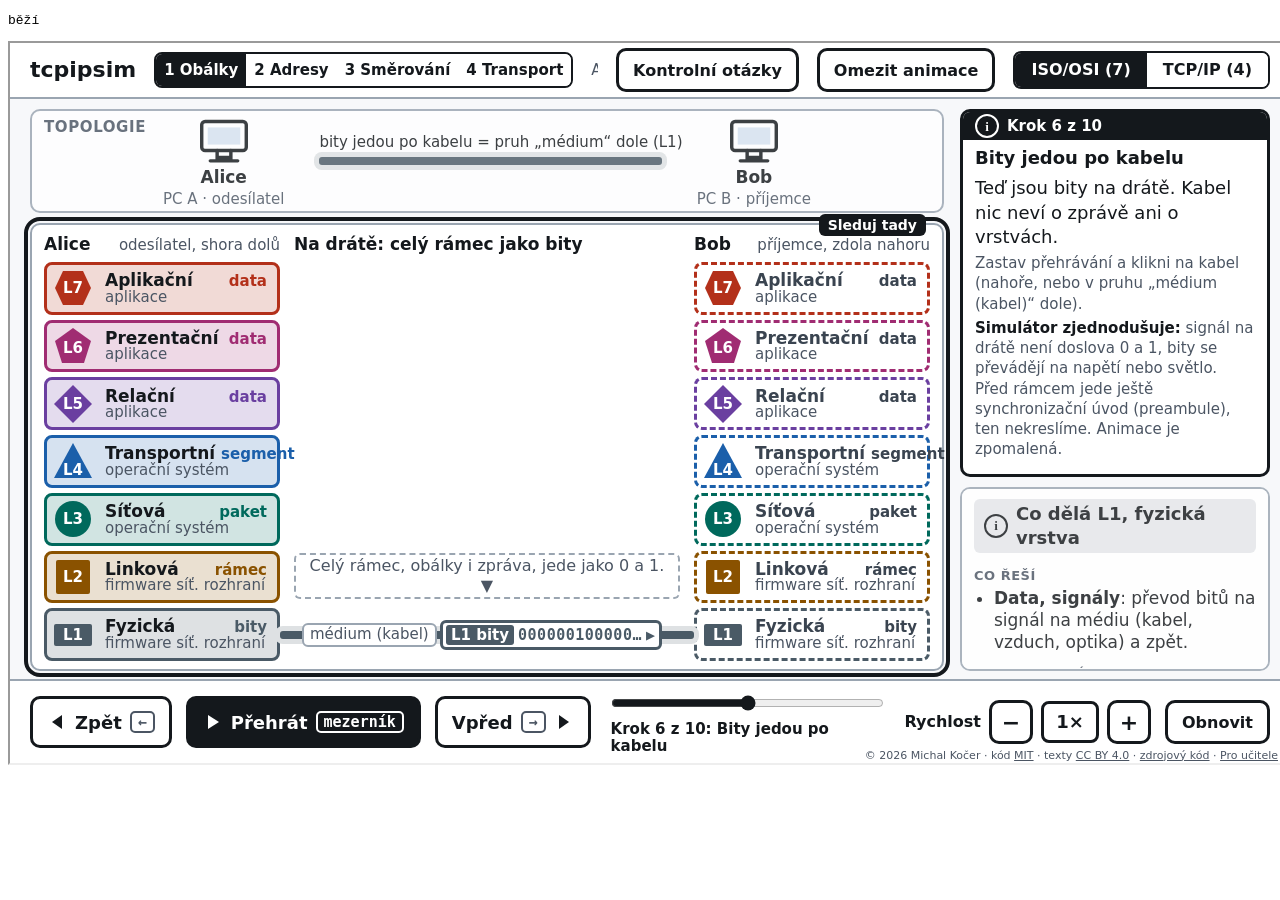
==== commit eb3f96a3: "Úlohy skryté ve výchozí stránce (zpřístupní je odkaz #ulohy / #uloha=N); název úlohy 11 popisuje pří" ====
--- a/tests/browser/interact.html
+++ b/tests/browser/interact.html
@@ -461,6 +461,7 @@
 
     // ---------- modelové situace (úlohy, ui.md kap. 15): dialog IPv4, kabel, Zkontrolovat ----------
     check(q4('#tmenu-list a[href="#uloha=4"]'), 'menu Úlohy obsahuje úlohu 4');
+    check(q4('#tmenu').hidden, 'rozh. 70: bez odkazu na úlohy je menu Úlohy skryté');
     let waitT = loaded();
     w4.location.hash = '#uloha=4';
     await waitT; await wait(400);
@@ -468,6 +469,7 @@
     let qt = (s) => dt.querySelector(s);
     const typeT = (line) => { const i = qt('#term-input'); i.value = line; i.dispatchEvent(new wt.KeyboardEvent('keydown', { key: 'Enter', bubbles: true })); };
     check(dt.documentElement.dataset.core === 'ok' && dt.title.startsWith('Úloha 4'), `úloha 4: režim úloh (${dt.title})`);
+    check(!qt('#tmenu').hidden, 'rozh. 70: po odkazu #uloha=4 je menu Úlohy vidět');
     qt('#t-check').click();
     check(qt('.tres.fail') && /DHCP/.test(qt('.tres').textContent), 'úloha 4: výchozí stav nefunguje (APIPA)');
     typeT('ipconfig');
